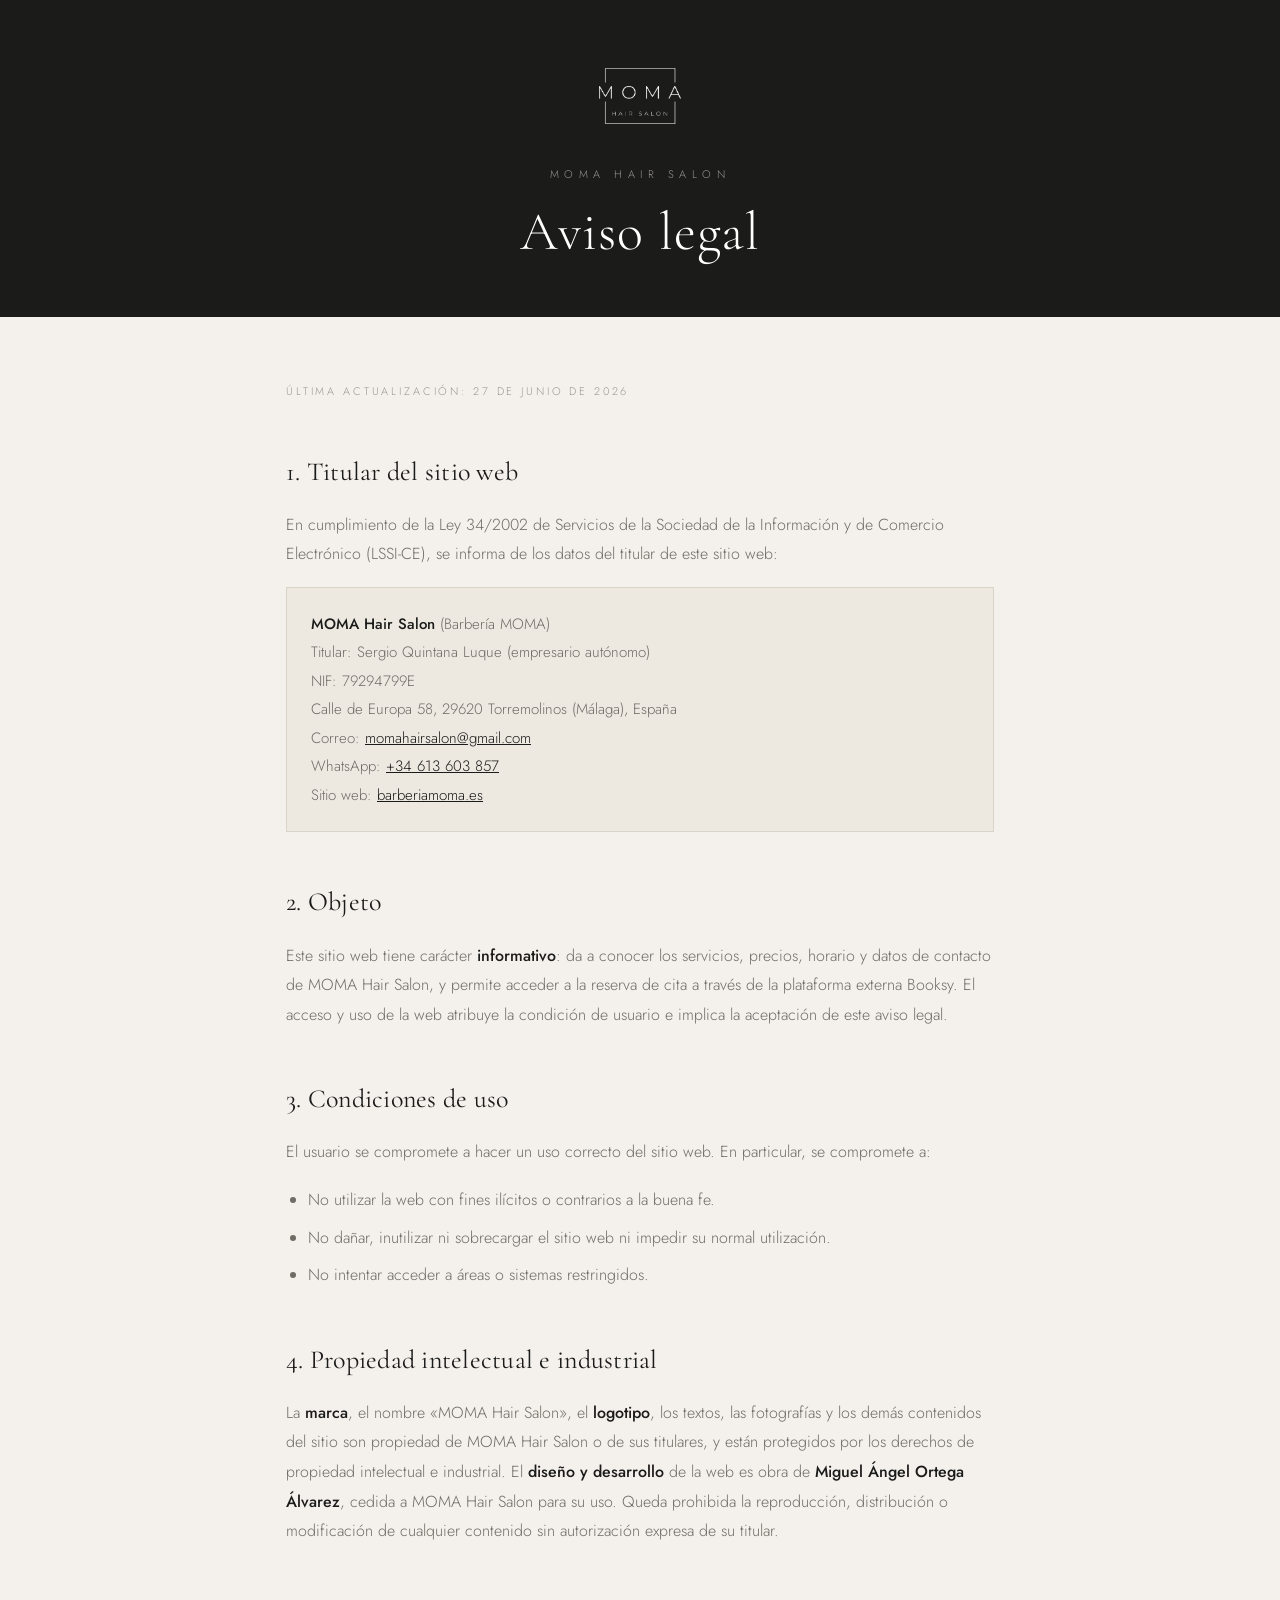
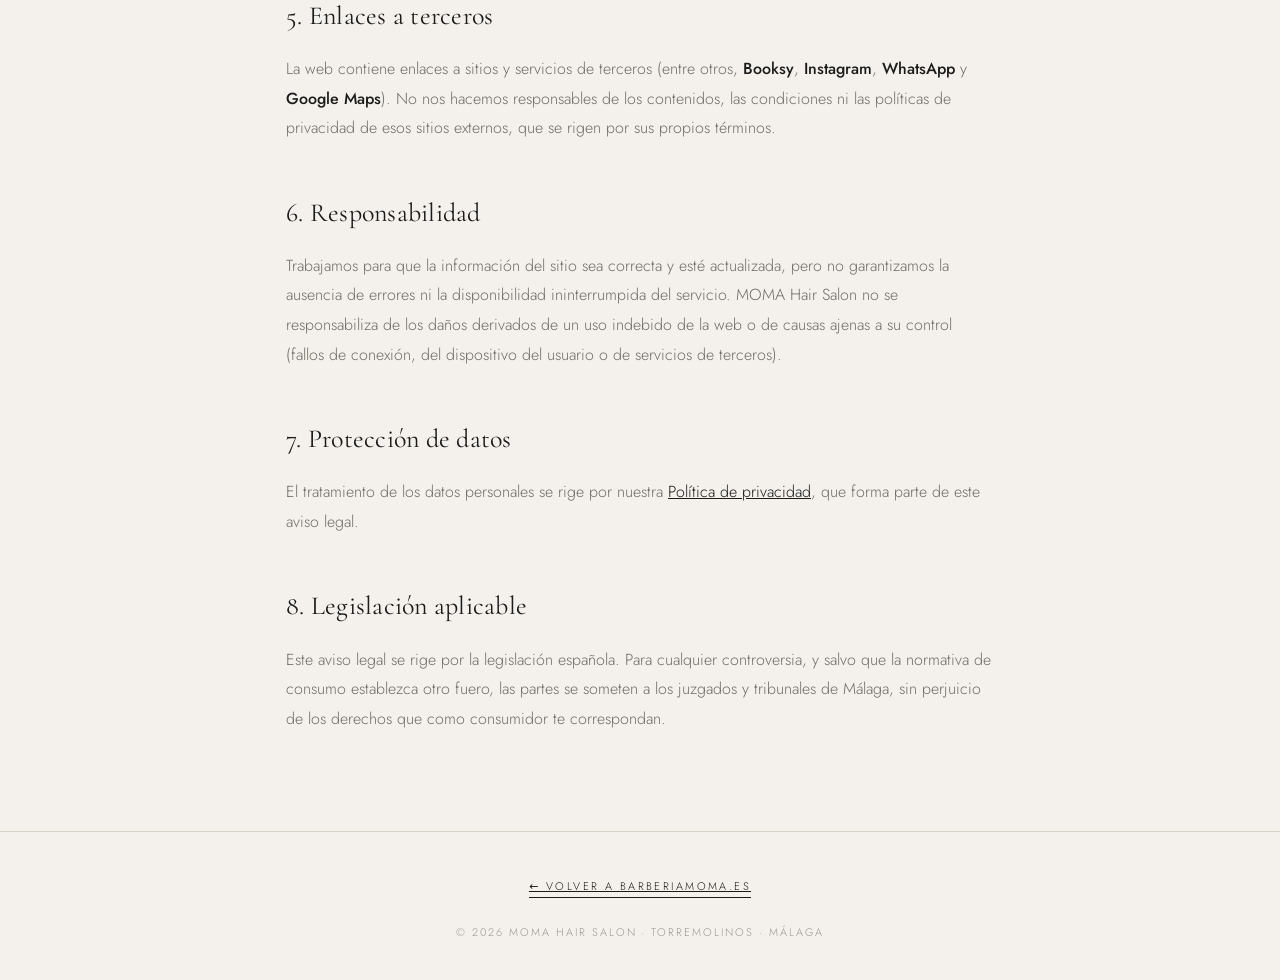
==== aviso-legal/index.html @ 3746001d "Añade aviso legal y política de privacidad + analítica Umami (sin cookies) y enlaces legales en el f" ====
<!DOCTYPE html>
<html lang="es">
<head>
  <meta charset="UTF-8" />
  <meta name="viewport" content="width=device-width, initial-scale=1.0" />
  <title>Aviso legal · MOMA Hair Salon</title>
  <meta name="description" content="Aviso legal de MOMA Hair Salon (Barbería MOMA), Torremolinos: titular del sitio web, condiciones de uso y propiedad intelectual." />
  <meta name="robots" content="index, follow" />
  <link rel="canonical" href="https://www.barberiamoma.es/aviso-legal/" />
  <link rel="icon" href="../img/logo-moma.png" type="image/png" />
  <meta property="og:title" content="Aviso legal · MOMA Hair Salon" />
  <meta property="og:description" content="Titular, condiciones de uso y propiedad intelectual de la web de MOMA Hair Salon." />
  <meta property="og:type" content="website" />
  <meta property="og:url" content="https://www.barberiamoma.es/aviso-legal/" />
  <meta property="og:image" content="https://www.barberiamoma.es/img/og-image.jpg" />

  <link rel="preconnect" href="https://fonts.googleapis.com" />
  <link rel="preconnect" href="https://fonts.gstatic.com" crossorigin />
  <link href="https://fonts.googleapis.com/css2?family=Cormorant+Garamond:ital,wght@0,300;0,400;0,500;1,300;1,400&family=Jost:wght@300;400;500&display=swap" rel="stylesheet" />
  <!-- Umami Analytics (sin cookies) -->
  <script defer src="https://umami.academiaesparta.es/script.js" data-website-id="be766307-9bef-4432-8839-2e776d0c295e"></script>

  <style>
    :root{
      --paper:#F4F1EC; --paper-2:#EDE8E0; --ink:#1B1B1A; --grey:#6f6c66; --soft:#9a968e;
      --line:#d9d3c8; --serif:'Cormorant Garamond',Georgia,serif; --sans:'Jost',system-ui,sans-serif;
    }
    *{box-sizing:border-box;margin:0;padding:0}
    body{font-family:var(--sans);color:var(--grey);background:var(--paper);line-height:1.85;font-weight:300;-webkit-font-smoothing:antialiased}
    a{color:var(--ink)}
    .wrap{max-width:760px;margin:0 auto;padding:0 26px}

    header.legal-head{background:var(--ink);color:var(--paper);padding:64px 0 56px;text-align:center}
    header.legal-head img{height:64px;filter:invert(1) brightness(2);margin-bottom:26px}
    header.legal-head .lbl{display:block;font-family:var(--sans);text-transform:uppercase;letter-spacing:.5em;font-size:11px;color:var(--soft);margin-bottom:18px}
    header.legal-head h1{font-family:var(--serif);font-weight:300;font-size:clamp(34px,7vw,54px);color:#fff;letter-spacing:.02em;line-height:1.1}

    main{padding:64px 0 40px}
    .meta{text-transform:uppercase;letter-spacing:.26em;font-size:11px;color:var(--soft);margin-bottom:40px}
    main p{font-size:16px;margin:0 0 18px}
    main h2{font-family:var(--serif);color:var(--ink);font-weight:400;font-size:26px;letter-spacing:.01em;margin:46px 0 14px}
    main ul{margin:0 0 18px;padding-left:22px}
    main li{font-size:16px;margin:0 0 8px}
    strong{color:var(--ink);font-weight:500}
    .box{background:var(--paper-2);border:1px solid var(--line);padding:22px 24px;font-size:15px;line-height:1.9;margin:6px 0 8px}
    .todo{color:#b1352f;font-weight:500}

    footer.legal-foot{border-top:1px solid var(--line);margin-top:40px;padding:38px 0;text-align:center}
    footer.legal-foot a{text-transform:uppercase;letter-spacing:.22em;font-size:11px;color:var(--ink);border-bottom:1px solid var(--ink);padding-bottom:3px}
    footer.legal-foot .c{display:block;margin-top:22px;font-size:11px;letter-spacing:.18em;text-transform:uppercase;color:var(--soft)}
  </style>
</head>
<body>
  <header class="legal-head">
    <div class="wrap">
      <img src="../img/logo-moma.png" alt="MOMA Hair Salon" />
      <span class="lbl">MOMA Hair Salon</span>
      <h1>Aviso legal</h1>
    </div>
  </header>

  <main>
    <div class="wrap">
      <p class="meta">Última actualización: 27 de junio de 2026</p>

      <h2>1. Titular del sitio web</h2>
      <p>
        En cumplimiento de la Ley 34/2002 de Servicios de la Sociedad de la Información y de Comercio
        Electrónico (LSSI-CE), se informa de los datos del titular de este sitio web:
      </p>
      <div class="box">
        <strong>MOMA Hair Salon</strong> (Barbería MOMA)<br />
        Titular: Sergio Quintana Luque (empresario autónomo)<br />
        NIF: 79294799E<br />
        Calle de Europa 58, 29620 Torremolinos (Málaga), España<br />
        Correo: <a href="mailto:momahairsalon@gmail.com">momahairsalon@gmail.com</a><br />
        WhatsApp: <a href="https://wa.me/34613603857">+34 613 603 857</a><br />
        Sitio web: <a href="https://www.barberiamoma.es">barberiamoma.es</a>
      </div>

      <h2>2. Objeto</h2>
      <p>
        Este sitio web tiene carácter <strong>informativo</strong>: da a conocer los servicios, precios,
        horario y datos de contacto de MOMA Hair Salon, y permite acceder a la reserva de cita a través de
        la plataforma externa Booksy. El acceso y uso de la web atribuye la condición de usuario e implica
        la aceptación de este aviso legal.
      </p>

      <h2>3. Condiciones de uso</h2>
      <p>El usuario se compromete a hacer un uso correcto del sitio web. En particular, se compromete a:</p>
      <ul>
        <li>No utilizar la web con fines ilícitos o contrarios a la buena fe.</li>
        <li>No dañar, inutilizar ni sobrecargar el sitio web ni impedir su normal utilización.</li>
        <li>No intentar acceder a áreas o sistemas restringidos.</li>
      </ul>

      <h2>4. Propiedad intelectual e industrial</h2>
      <p>
        La <strong>marca</strong>, el nombre «MOMA Hair Salon», el <strong>logotipo</strong>, los textos,
        las fotografías y los demás contenidos del sitio son propiedad de MOMA Hair Salon o de sus
        titulares, y están protegidos por los derechos de propiedad intelectual e industrial. El
        <strong>diseño y desarrollo</strong> de la web es obra de <strong>Miguel Ángel Ortega Álvarez</strong>,
        cedida a MOMA Hair Salon para su uso. Queda prohibida la reproducción, distribución o modificación
        de cualquier contenido sin autorización expresa de su titular.
      </p>

      <h2>5. Enlaces a terceros</h2>
      <p>
        La web contiene enlaces a sitios y servicios de terceros (entre otros, <strong>Booksy</strong>,
        <strong>Instagram</strong>, <strong>WhatsApp</strong> y <strong>Google Maps</strong>). No nos
        hacemos responsables de los contenidos, las condiciones ni las políticas de privacidad de esos
        sitios externos, que se rigen por sus propios términos.
      </p>

      <h2>6. Responsabilidad</h2>
      <p>
        Trabajamos para que la información del sitio sea correcta y esté actualizada, pero no garantizamos
        la ausencia de errores ni la disponibilidad ininterrumpida del servicio. MOMA Hair Salon no se
        responsabiliza de los daños derivados de un uso indebido de la web o de causas ajenas a su control
        (fallos de conexión, del dispositivo del usuario o de servicios de terceros).
      </p>

      <h2>7. Protección de datos</h2>
      <p>
        El tratamiento de los datos personales se rige por nuestra
        <a href="../privacidad/index.html">Política de privacidad</a>, que forma parte de este aviso legal.
      </p>

      <h2>8. Legislación aplicable</h2>
      <p>
        Este aviso legal se rige por la legislación española. Para cualquier controversia, y salvo que la
        normativa de consumo establezca otro fuero, las partes se someten a los juzgados y tribunales de
        Málaga, sin perjuicio de los derechos que como consumidor te correspondan.
      </p>
    </div>
  </main>

  <footer class="legal-foot">
    <div class="wrap">
      <a href="../index.html">← Volver a barberiamoma.es</a>
      <span class="c">© 2026 MOMA Hair Salon · Torremolinos · Málaga</span>
    </div>
  </footer>
</body>
</html>
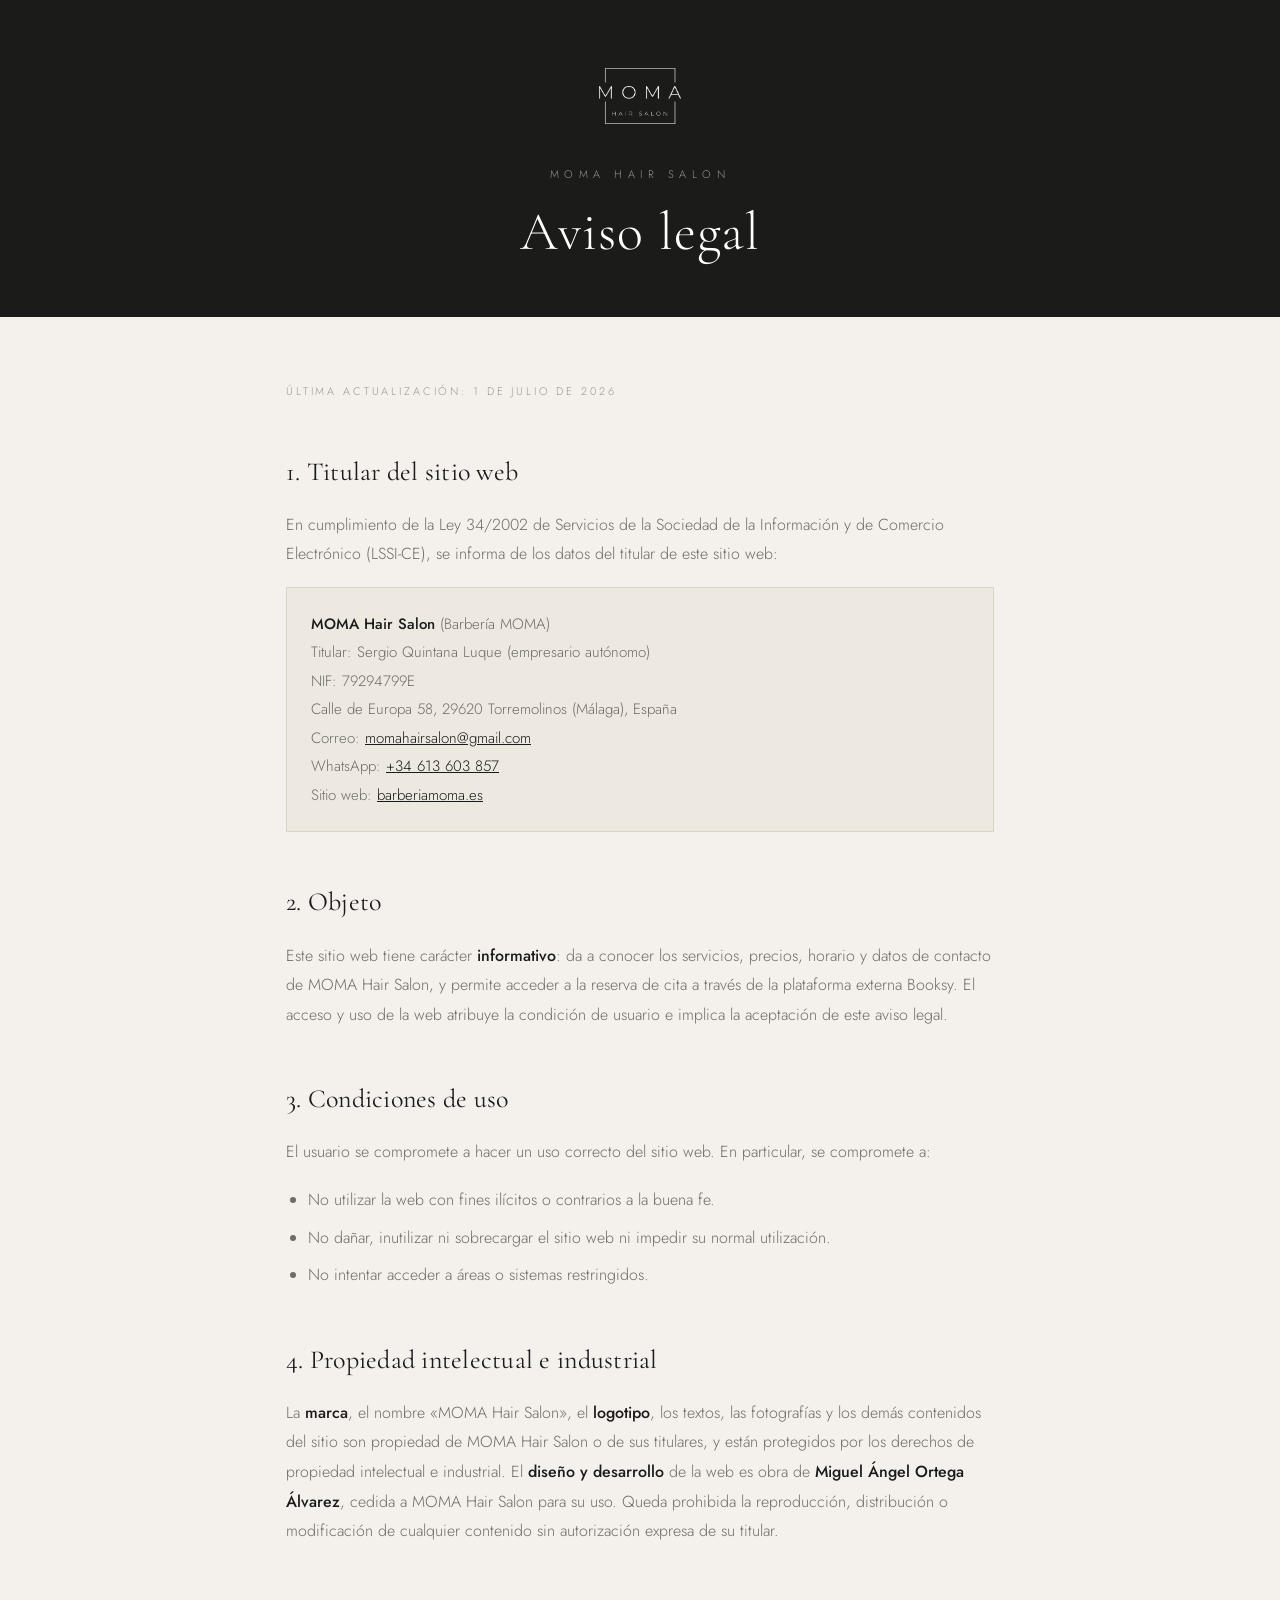
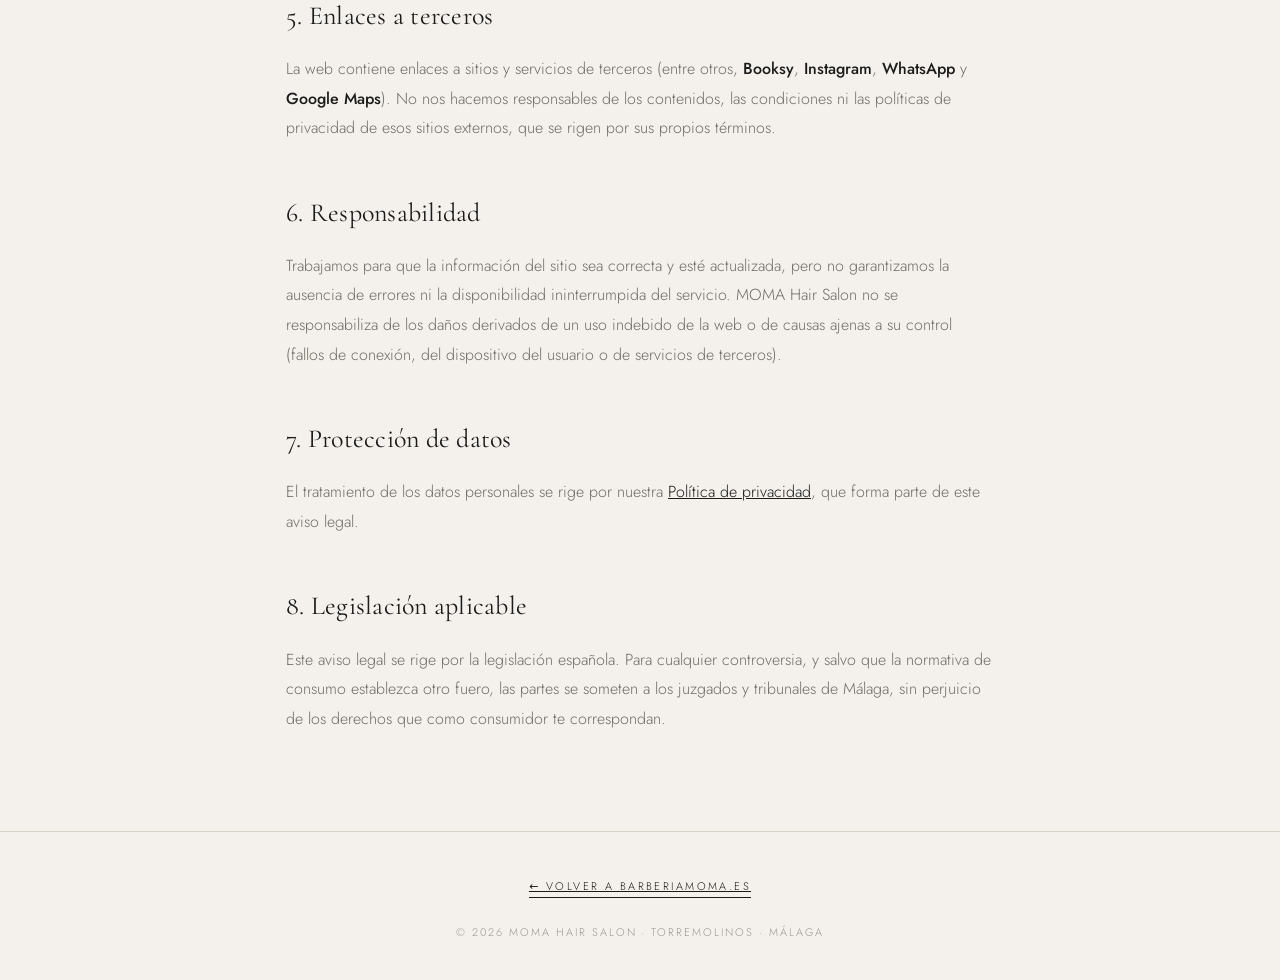
==== commit 042d85ff: "Corrige la fecha de última actualización de las páginas legales (1 de julio de 2026) Co-Authored-By:" ====
--- a/aviso-legal/index.html
+++ b/aviso-legal/index.html
@@ -61,7 +61,7 @@
 
   <main>
     <div class="wrap">
-      <p class="meta">Última actualización: 27 de junio de 2026</p>
+      <p class="meta">Última actualización: 1 de julio de 2026</p>
 
       <h2>1. Titular del sitio web</h2>
       <p>
